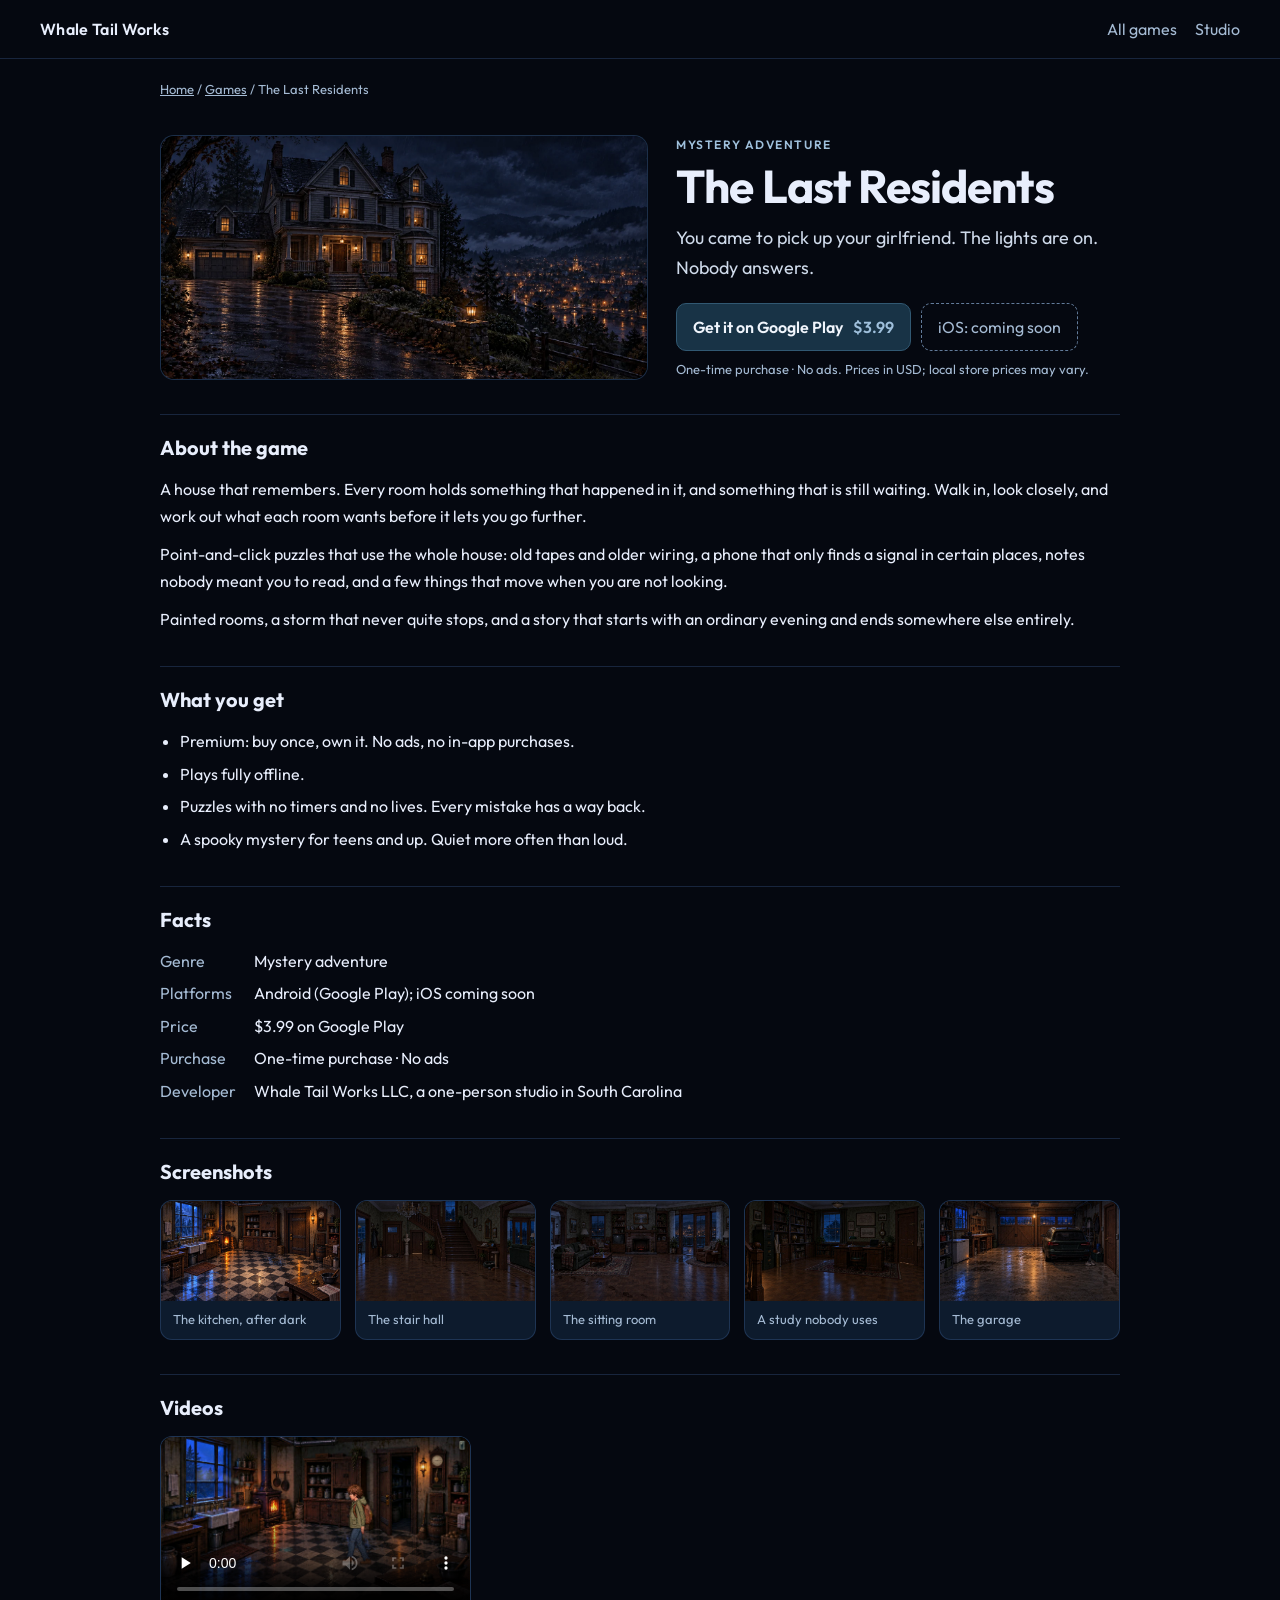
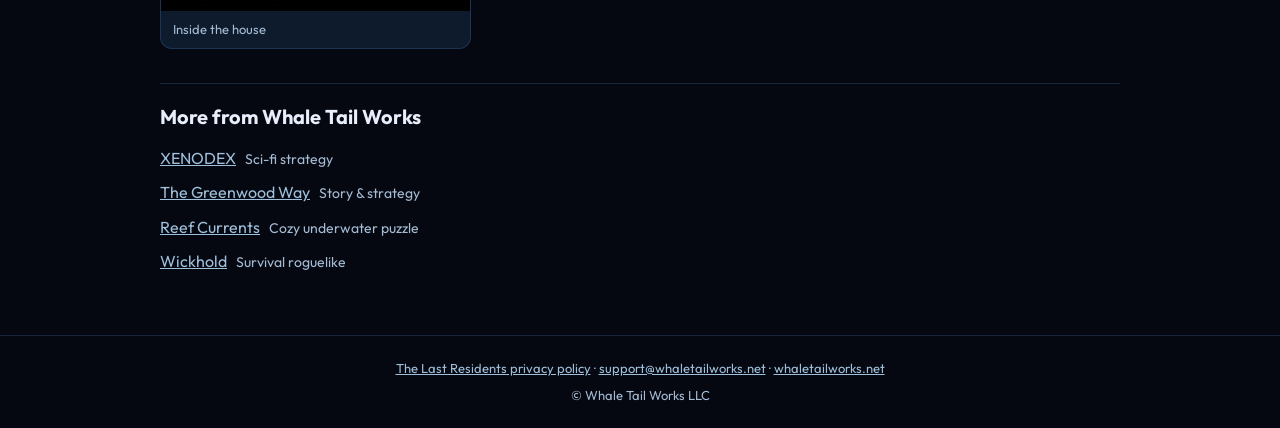
==== last-residents/index.html @ 91f4f8c2 "Game pages, sitemap, robots.txt, canonicals and structured data - One static page per released game " ====
<!DOCTYPE html>
<!-- GENERATED by tools/build_game_pages.js from media/game-catalog/games-data.js. Do not edit by hand. -->
<html lang="en">
<head>
<meta charset="utf-8">
<meta name="viewport" content="width=device-width, initial-scale=1">
<title>The Last Residents - Mystery adventure for Android | Whale Tail Works</title>
<meta name="description" content="You came to pick up your girlfriend. The lights are on. Nobody answers. Mystery adventure for Android. $3.99 on Google Play.">
<link rel="canonical" href="https://whaletailworks.net/last-residents/">
<meta property="og:type" content="website">
<meta property="og:site_name" content="Whale Tail Works LLC">
<meta property="og:url" content="https://whaletailworks.net/last-residents/">
<meta property="og:title" content="The Last Residents">
<meta property="og:description" content="You came to pick up your girlfriend. The lights are on. Nobody answers. Mystery adventure for Android. $3.99 on Google Play.">
<meta property="og:image" content="https://whaletailworks.net/media/game-catalog/last-residents-cover.webp">
<meta property="og:image:alt" content="The Last Residents — a house on a hill above a lit town, rain at every window">
<meta name="twitter:card" content="summary_large_image">
<meta name="twitter:site" content="@whaletailworks">
<link rel="icon" type="image/png" href="../favicon.png">
<link rel="stylesheet" href="../media/game-pages.css">
<script type="application/ld+json">
{
  "@context": "https://schema.org",
  "@graph": [
    {
      "@type": [
        "VideoGame",
        "MobileApplication"
      ],
      "@id": "https://whaletailworks.net/last-residents/#game",
      "name": "The Last Residents",
      "url": "https://whaletailworks.net/last-residents/",
      "description": "You came to pick up your girlfriend. The lights are on. Nobody answers.",
      "genre": "Mystery adventure",
      "image": "https://whaletailworks.net/media/game-catalog/last-residents-cover.webp",
      "applicationCategory": "GameApplication",
      "operatingSystem": "Android",
      "gamePlatform": [
        "Android"
      ],
      "playMode": "SinglePlayer",
      "publisher": {
        "@id": "https://whaletailworks.net/#org"
      },
      "author": {
        "@id": "https://whaletailworks.net/#org"
      },
      "offers": [
        {
          "@type": "Offer",
          "price": "3.99",
          "priceCurrency": "USD",
          "availability": "https://schema.org/InStock",
          "url": "https://play.google.com/store/apps/details?id=net.whaletailworks.lastresidents",
          "category": "Google Play"
        }
      ],
      "screenshot": [
        "https://whaletailworks.net/img/lr_shot_kitchen.jpg",
        "https://whaletailworks.net/img/lr_shot_hall.jpg",
        "https://whaletailworks.net/img/lr_shot_lounge.jpg",
        "https://whaletailworks.net/img/lr_shot_study.jpg",
        "https://whaletailworks.net/img/lr_shot_garage.jpg"
      ]
    },
    {
      "@type": "WebPage",
      "@id": "https://whaletailworks.net/last-residents/#webpage",
      "url": "https://whaletailworks.net/last-residents/",
      "name": "The Last Residents",
      "isPartOf": {
        "@id": "https://whaletailworks.net/#website"
      },
      "about": {
        "@id": "https://whaletailworks.net/last-residents/#game"
      },
      "breadcrumb": {
        "@id": "https://whaletailworks.net/last-residents/#breadcrumb"
      }
    },
    {
      "@type": "BreadcrumbList",
      "@id": "https://whaletailworks.net/last-residents/#breadcrumb",
      "itemListElement": [
        {
          "@type": "ListItem",
          "position": 1,
          "name": "Whale Tail Works",
          "item": "https://whaletailworks.net/"
        },
        {
          "@type": "ListItem",
          "position": 2,
          "name": "Games",
          "item": "https://whaletailworks.net/#games"
        },
        {
          "@type": "ListItem",
          "position": 3,
          "name": "The Last Residents",
          "item": "https://whaletailworks.net/last-residents/"
        }
      ]
    }
  ]
}
</script>
</head>
<body style="--accent:#9fc0dc">
<header class="top"><a href="../">Whale Tail Works</a><nav><a href="../#games">All games</a><a href="../#studio">Studio</a></nav></header>
<main>
<nav class="crumbs" aria-label="Breadcrumb"><a href="../">Home</a> / <a href="../#games">Games</a> / <span aria-current="page">The Last Residents</span></nav>
<section class="hero">
<div class="cover"><img src="../media/game-catalog/last-residents-cover.webp" alt="The Last Residents — a house on a hill above a lit town, rain at every window" width="1400" height="700"></div>
<div class="intro">
<p class="genre">Mystery adventure</p>
<h1>The Last Residents</h1>
<p class="summary">You came to pick up your girlfriend. The lights are on. Nobody answers.</p>
<div class="buttons"><a class="store" href="https://play.google.com/store/apps/details?id=net.whaletailworks.lastresidents" rel="noopener">Get it on Google Play <span>$3.99</span></a><span class="soon">iOS: coming soon</span></div>
<p class="note">One-time purchase · No ads. Prices in USD; local store prices may vary.</p>
</div>
</section>
<section><h2>About the game</h2><p>A house that remembers. Every room holds something that happened in it, and something that is still waiting. Walk in, look closely, and work out what each room wants before it lets you go further.</p><p>Point-and-click puzzles that use the whole house: old tapes and older wiring, a phone that only finds a signal in certain places, notes nobody meant you to read, and a few things that move when you are not looking.</p><p>Painted rooms, a storm that never quite stops, and a story that starts with an ordinary evening and ends somewhere else entirely.</p></section>
<section><h2>What you get</h2><ul class="features"><li>Premium: buy once, own it. No ads, no in-app purchases.</li><li>Plays fully offline.</li><li>Puzzles with no timers and no lives. Every mistake has a way back.</li><li>A spooky mystery for teens and up. Quiet more often than loud.</li></ul></section>
<section><h2>Facts</h2><dl class="facts"><dt>Genre</dt><dd>Mystery adventure</dd><dt>Platforms</dt><dd>Android (Google Play); iOS coming soon</dd><dt>Price</dt><dd>$3.99 on Google Play</dd><dt>Purchase</dt><dd>One-time purchase · No ads</dd><dt>Developer</dt><dd>Whale Tail Works LLC, a one-person studio in South Carolina</dd></dl></section>

<section><h2>Screenshots</h2><div class="shots"><figure><img src="../img/lr_shot_kitchen.jpg" alt="The Last Residents: The kitchen, after dark" width="1200" height="675" loading="lazy" decoding="async"><figcaption>The kitchen, after dark</figcaption></figure><figure><img src="../img/lr_shot_hall.jpg" alt="The Last Residents: The stair hall" width="1200" height="675" loading="lazy" decoding="async"><figcaption>The stair hall</figcaption></figure><figure><img src="../img/lr_shot_lounge.jpg" alt="The Last Residents: The sitting room" width="1200" height="675" loading="lazy" decoding="async"><figcaption>The sitting room</figcaption></figure><figure><img src="../img/lr_shot_study.jpg" alt="The Last Residents: A study nobody uses" width="1200" height="675" loading="lazy" decoding="async"><figcaption>A study nobody uses</figcaption></figure><figure><img src="../img/lr_shot_garage.jpg" alt="The Last Residents: The garage" width="1200" height="675" loading="lazy" decoding="async"><figcaption>The garage</figcaption></figure></div></section>
<section><h2>Videos</h2><div class="videos"><figure class="video"><video controls preload="none" playsinline poster="../media/game-catalog/last-residents-gameplay.jpg" width="1280" height="720"><source src="../media/game-catalog/last-residents-gameplay.mp4" type="video/mp4"></video><figcaption>Inside the house</figcaption></figure></div></section>
<section><h2>More from Whale Tail Works</h2><ul class="more"><li><a href="../xenodex/">XENODEX</a> <span>Sci-fi strategy</span></li><li><a href="../greenwood/">The Greenwood Way</a> <span>Story &amp; strategy</span></li><li><a href="../reef-currents/">Reef Currents</a> <span>Cozy underwater puzzle</span></li><li><a href="../wickhold/">Wickhold</a> <span>Survival roguelike</span></li></ul></section>
</main>
<footer><p><a href="../last-residents-privacy.html">The Last Residents privacy policy</a> · <a href="mailto:support@whaletailworks.net">support@whaletailworks.net</a> · <a href="../">whaletailworks.net</a></p><p>© Whale Tail Works LLC</p></footer>
</body>
</html>
---- media/game-pages.css ----
/* Styles for the generated game pages (tools/build_game_pages.js). Local font only: no third-party requests. */
@font-face{font-family:Outfit;src:url('game-catalog/outfit.ttf') format('truetype');font-display:swap}
:root{--bg:#050810;--panel:#0d1b2d;--line:rgba(90,140,220,.22);--text:#e8eefc;--muted:#a5bbd4;--accent:#87dded}
*{box-sizing:border-box;margin:0;padding:0}
body{background:var(--bg);color:var(--text);font:16px/1.65 Outfit,system-ui,sans-serif}
a{color:var(--accent)}
a:focus-visible{outline:2px solid var(--accent);outline-offset:3px}
img,video{max-width:100%;height:auto;display:block}
.top{display:flex;justify-content:space-between;align-items:center;gap:16px;padding:16px clamp(16px,4vw,40px);border-bottom:1px solid var(--line)}
.top>a{color:var(--text);font-weight:600;text-decoration:none;letter-spacing:.02em}
.top nav{display:flex;gap:18px}
.top nav a{color:var(--muted);text-decoration:none}
main{max-width:1040px;margin:0 auto;padding:20px clamp(16px,4vw,40px) 60px}
.crumbs{font-size:13px;color:var(--muted);margin-bottom:18px}
.crumbs a{color:var(--muted)}
.hero{display:grid;grid-template-columns:minmax(0,1.1fr) minmax(0,1fr);gap:28px;align-items:center;margin-bottom:34px}
.cover{background:#0a1420;border:1px solid var(--line);border-radius:14px;overflow:hidden}
.cover img{width:100%;aspect-ratio:auto}
.genre{color:var(--accent);font-size:12px;letter-spacing:.13em;text-transform:uppercase;font-weight:600}
h1{font-size:clamp(30px,5vw,46px);line-height:1.1;letter-spacing:-.02em;margin:6px 0 12px}
.summary{font-size:18px;color:#cfdaea}
.buttons{display:flex;flex-wrap:wrap;gap:10px;margin:20px 0 8px}
.store{display:inline-flex;align-items:center;gap:10px;min-height:48px;padding:10px 16px;border-radius:10px;background:#183346;border:1px solid #315872;color:#f0f5fc;text-decoration:none;font-weight:600}
.store span{color:var(--accent)}
.store:hover{background:#26445c}
.soon{display:inline-flex;align-items:center;min-height:48px;padding:10px 16px;border:1px dashed #627b9a;border-radius:10px;color:var(--muted)}
.note{font-size:13px;color:var(--muted)}
section{margin-top:34px}
h2{font-size:20px;margin-bottom:12px;padding-top:16px;border-top:1px solid var(--line)}
section p+p{margin-top:12px}
.features{padding-left:20px}
.features li+li{margin-top:6px}
.facts{display:grid;grid-template-columns:max-content 1fr;gap:6px 18px}
.facts dt{color:var(--muted)}
.shots{display:grid;grid-template-columns:repeat(auto-fill,minmax(160px,1fr));gap:14px}
.shots figure,.video{background:var(--panel);border:1px solid var(--line);border-radius:12px;overflow:hidden}
figcaption{font-size:13px;color:var(--muted);padding:8px 12px}
.videos{display:grid;grid-template-columns:repeat(auto-fill,minmax(260px,1fr));gap:14px}
.video a{display:block;position:relative;text-decoration:none}
.video .play{position:absolute;left:12px;bottom:12px;background:rgba(5,8,16,.85);color:#fff;padding:6px 10px;border-radius:8px;font-size:14px}
.heroes{list-style:none;display:grid;grid-template-columns:repeat(auto-fill,minmax(110px,1fr));gap:12px}
.heroes li{text-align:center;font-size:13px;color:var(--muted)}
.heroes img{margin:0 auto 6px;image-rendering:pixelated;max-height:120px;width:auto}
.more{list-style:none;display:grid;gap:8px}
.more span{color:var(--muted);font-size:14px;margin-left:6px}
footer{border-top:1px solid var(--line);padding:22px clamp(16px,4vw,40px);text-align:center;font-size:13px;color:var(--muted)}
footer p+p{margin-top:6px}
@media (max-width:720px){.hero{grid-template-columns:1fr}}
.video video{max-height:70vh;width:auto;margin:0 auto;background:#000}
.shots img{max-height:60vh;width:100%;object-fit:contain;background:#0a1420}
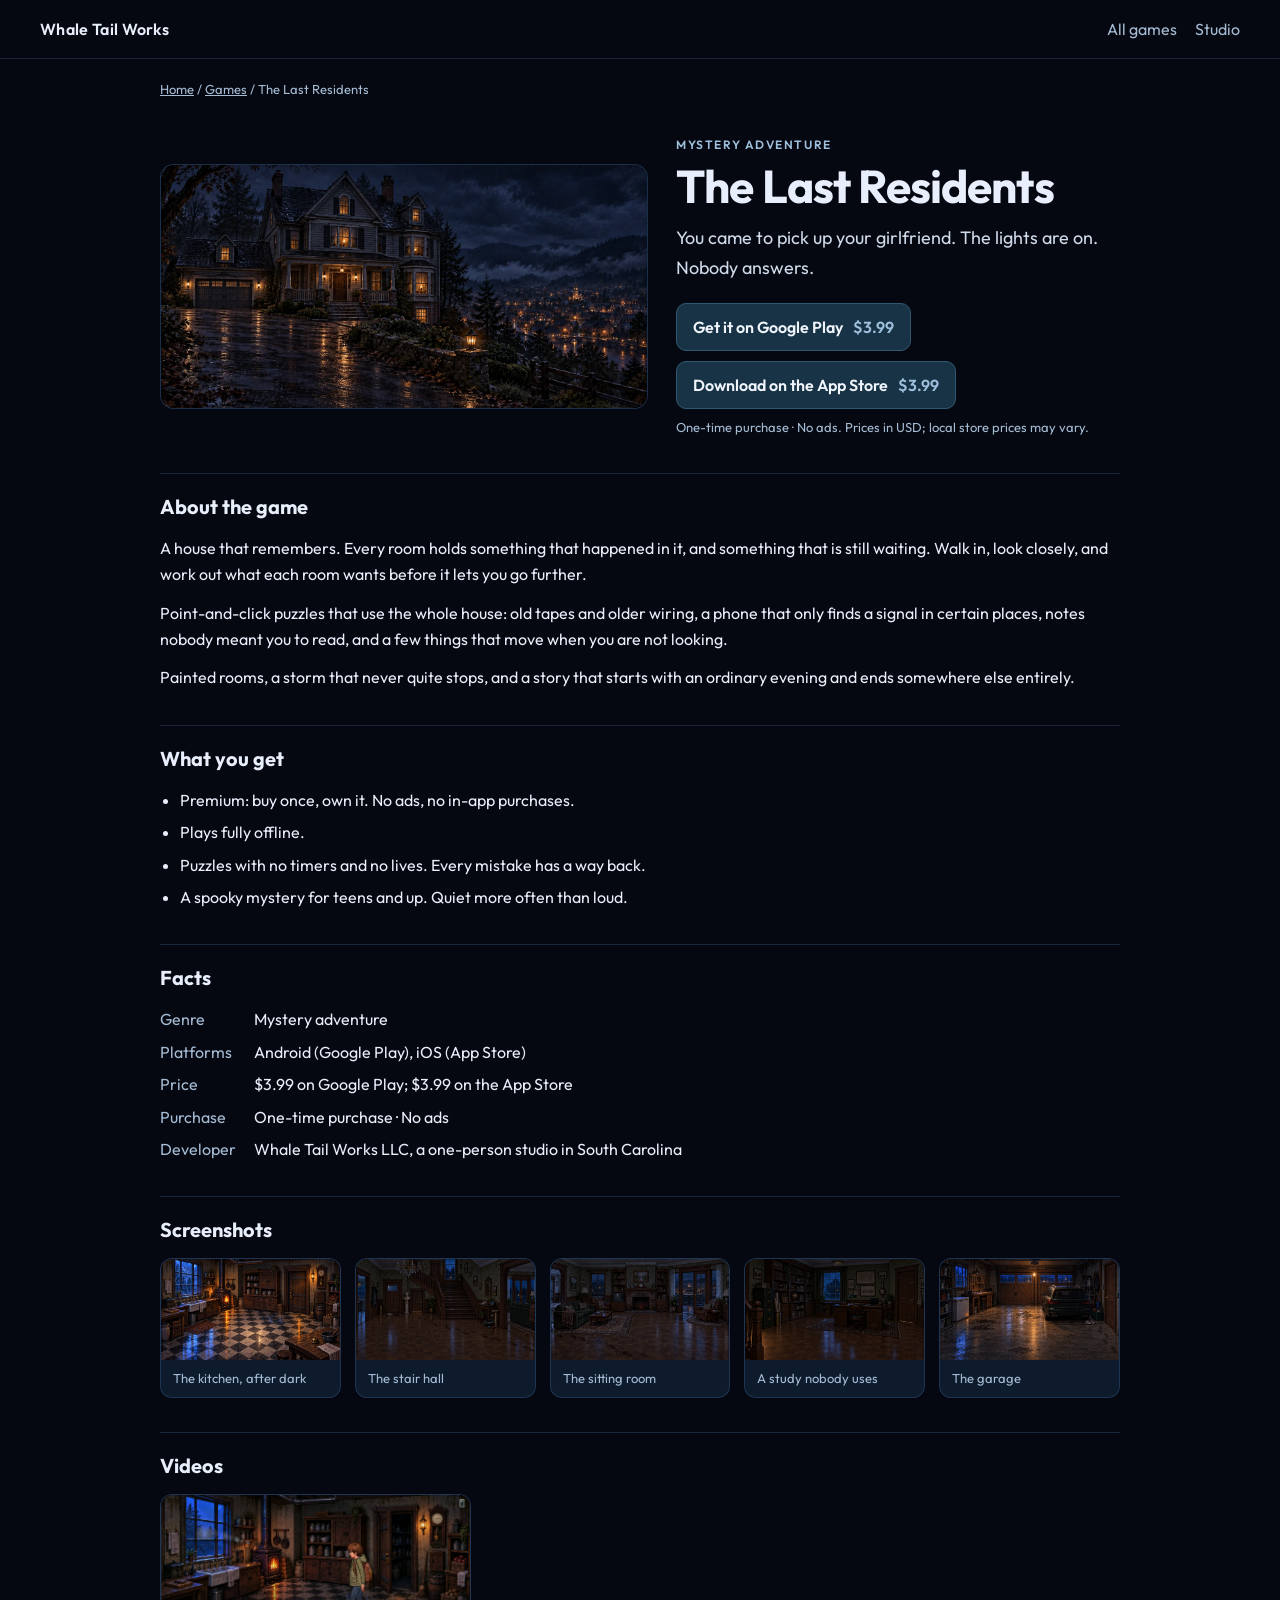
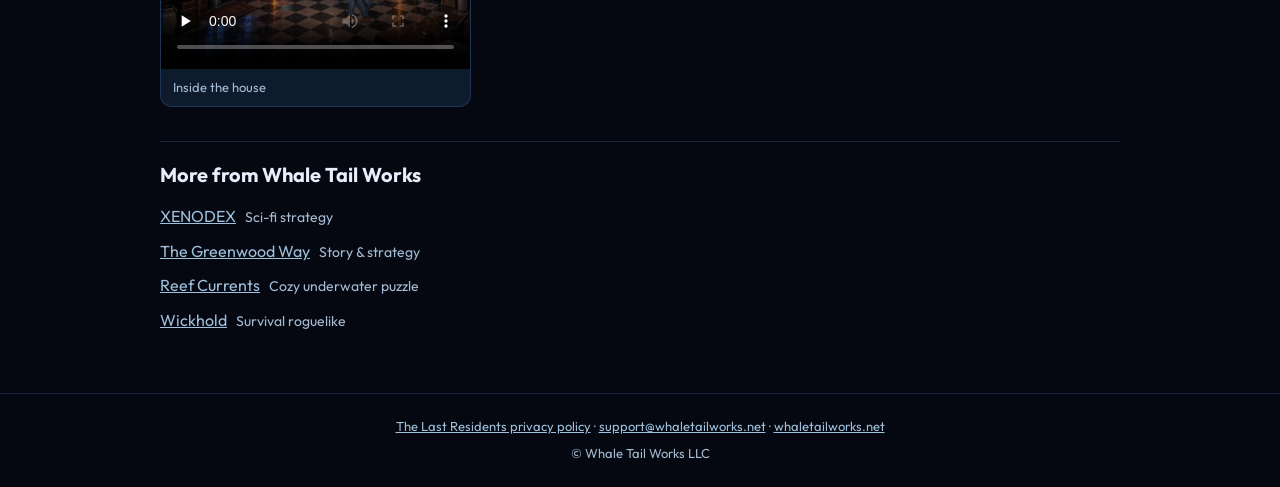
==== commit e85aceff: "The Last Residents is on the App Store: catalog, game page and no-script list Co-Authored-By: Claude" ====
--- a/last-residents/index.html
+++ b/last-residents/index.html
@@ -4,14 +4,14 @@
 <head>
 <meta charset="utf-8">
 <meta name="viewport" content="width=device-width, initial-scale=1">
-<title>The Last Residents - Mystery adventure for Android | Whale Tail Works</title>
-<meta name="description" content="You came to pick up your girlfriend. The lights are on. Nobody answers. Mystery adventure for Android. $3.99 on Google Play.">
+<title>The Last Residents - Mystery adventure for Android and iOS | Whale Tail Works</title>
+<meta name="description" content="You came to pick up your girlfriend. The lights are on. Nobody answers. Mystery adventure for Android and iOS. $3.99 on Google Play and the App Store.">
 <link rel="canonical" href="https://whaletailworks.net/last-residents/">
 <meta property="og:type" content="website">
 <meta property="og:site_name" content="Whale Tail Works LLC">
 <meta property="og:url" content="https://whaletailworks.net/last-residents/">
 <meta property="og:title" content="The Last Residents">
-<meta property="og:description" content="You came to pick up your girlfriend. The lights are on. Nobody answers. Mystery adventure for Android. $3.99 on Google Play.">
+<meta property="og:description" content="You came to pick up your girlfriend. The lights are on. Nobody answers. Mystery adventure for Android and iOS. $3.99 on Google Play and the App Store.">
 <meta property="og:image" content="https://whaletailworks.net/media/game-catalog/last-residents-cover.webp">
 <meta property="og:image:alt" content="The Last Residents — a house on a hill above a lit town, rain at every window">
 <meta name="twitter:card" content="summary_large_image">
@@ -34,9 +34,10 @@
       "genre": "Mystery adventure",
       "image": "https://whaletailworks.net/media/game-catalog/last-residents-cover.webp",
       "applicationCategory": "GameApplication",
-      "operatingSystem": "Android",
+      "operatingSystem": "Android, iOS",
       "gamePlatform": [
-        "Android"
+        "Android",
+        "iOS"
       ],
       "playMode": "SinglePlayer",
       "publisher": {
@@ -53,6 +54,14 @@
           "availability": "https://schema.org/InStock",
           "url": "https://play.google.com/store/apps/details?id=net.whaletailworks.lastresidents",
           "category": "Google Play"
+        },
+        {
+          "@type": "Offer",
+          "price": "3.99",
+          "priceCurrency": "USD",
+          "availability": "https://schema.org/InStock",
+          "url": "https://apps.apple.com/us/app/the-last-residents/id6824238393",
+          "category": "App Store"
         }
       ],
       "screenshot": [
@@ -116,13 +125,13 @@
 <p class="genre">Mystery adventure</p>
 <h1>The Last Residents</h1>
 <p class="summary">You came to pick up your girlfriend. The lights are on. Nobody answers.</p>
-<div class="buttons"><a class="store" href="https://play.google.com/store/apps/details?id=net.whaletailworks.lastresidents" rel="noopener">Get it on Google Play <span>$3.99</span></a><span class="soon">iOS: coming soon</span></div>
+<div class="buttons"><a class="store" href="https://play.google.com/store/apps/details?id=net.whaletailworks.lastresidents" rel="noopener">Get it on Google Play <span>$3.99</span></a><a class="store" href="https://apps.apple.com/us/app/the-last-residents/id6824238393" rel="noopener">Download on the App Store <span>$3.99</span></a></div>
 <p class="note">One-time purchase · No ads. Prices in USD; local store prices may vary.</p>
 </div>
 </section>
 <section><h2>About the game</h2><p>A house that remembers. Every room holds something that happened in it, and something that is still waiting. Walk in, look closely, and work out what each room wants before it lets you go further.</p><p>Point-and-click puzzles that use the whole house: old tapes and older wiring, a phone that only finds a signal in certain places, notes nobody meant you to read, and a few things that move when you are not looking.</p><p>Painted rooms, a storm that never quite stops, and a story that starts with an ordinary evening and ends somewhere else entirely.</p></section>
 <section><h2>What you get</h2><ul class="features"><li>Premium: buy once, own it. No ads, no in-app purchases.</li><li>Plays fully offline.</li><li>Puzzles with no timers and no lives. Every mistake has a way back.</li><li>A spooky mystery for teens and up. Quiet more often than loud.</li></ul></section>
-<section><h2>Facts</h2><dl class="facts"><dt>Genre</dt><dd>Mystery adventure</dd><dt>Platforms</dt><dd>Android (Google Play); iOS coming soon</dd><dt>Price</dt><dd>$3.99 on Google Play</dd><dt>Purchase</dt><dd>One-time purchase · No ads</dd><dt>Developer</dt><dd>Whale Tail Works LLC, a one-person studio in South Carolina</dd></dl></section>
+<section><h2>Facts</h2><dl class="facts"><dt>Genre</dt><dd>Mystery adventure</dd><dt>Platforms</dt><dd>Android (Google Play), iOS (App Store)</dd><dt>Price</dt><dd>$3.99 on Google Play; $3.99 on the App Store</dd><dt>Purchase</dt><dd>One-time purchase · No ads</dd><dt>Developer</dt><dd>Whale Tail Works LLC, a one-person studio in South Carolina</dd></dl></section>
 
 <section><h2>Screenshots</h2><div class="shots"><figure><img src="../img/lr_shot_kitchen.jpg" alt="The Last Residents: The kitchen, after dark" width="1200" height="675" loading="lazy" decoding="async"><figcaption>The kitchen, after dark</figcaption></figure><figure><img src="../img/lr_shot_hall.jpg" alt="The Last Residents: The stair hall" width="1200" height="675" loading="lazy" decoding="async"><figcaption>The stair hall</figcaption></figure><figure><img src="../img/lr_shot_lounge.jpg" alt="The Last Residents: The sitting room" width="1200" height="675" loading="lazy" decoding="async"><figcaption>The sitting room</figcaption></figure><figure><img src="../img/lr_shot_study.jpg" alt="The Last Residents: A study nobody uses" width="1200" height="675" loading="lazy" decoding="async"><figcaption>A study nobody uses</figcaption></figure><figure><img src="../img/lr_shot_garage.jpg" alt="The Last Residents: The garage" width="1200" height="675" loading="lazy" decoding="async"><figcaption>The garage</figcaption></figure></div></section>
 <section><h2>Videos</h2><div class="videos"><figure class="video"><video controls preload="none" playsinline poster="../media/game-catalog/last-residents-gameplay.jpg" width="1280" height="720"><source src="../media/game-catalog/last-residents-gameplay.mp4" type="video/mp4"></video><figcaption>Inside the house</figcaption></figure></div></section>
